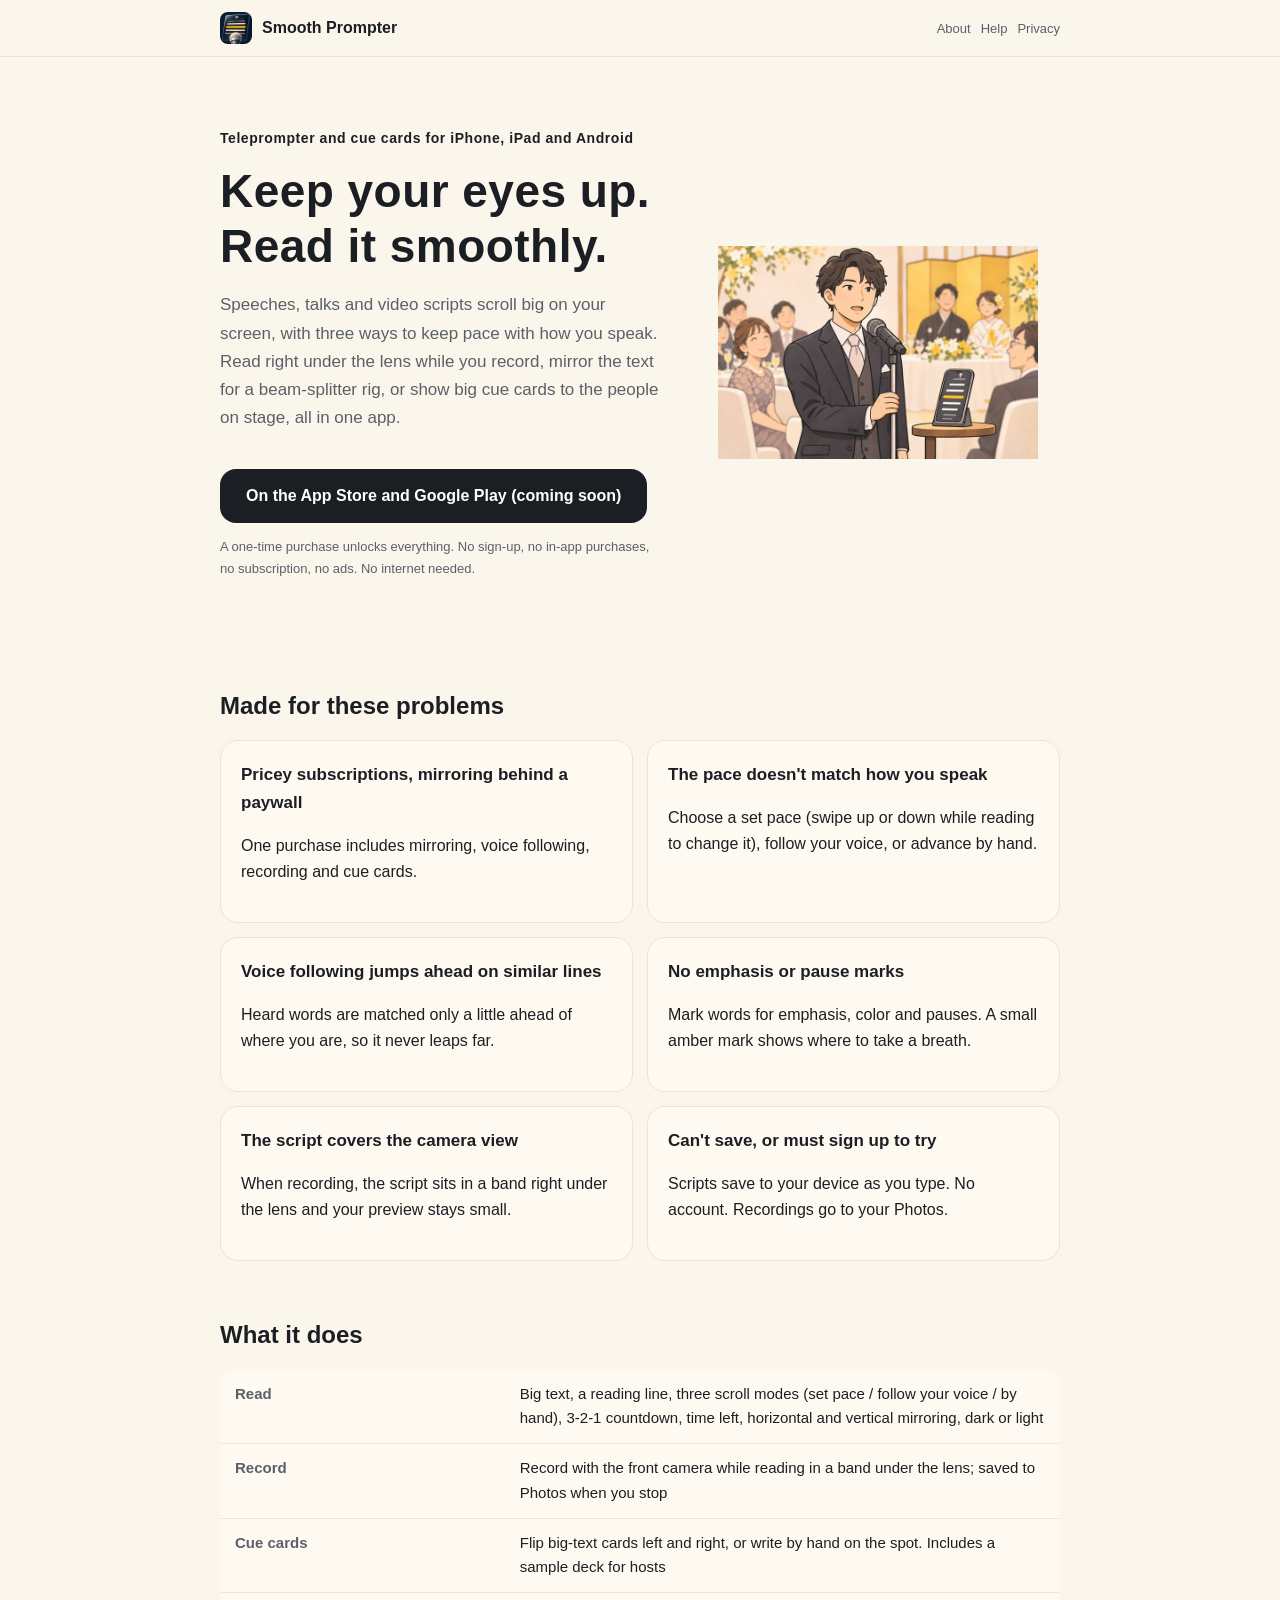
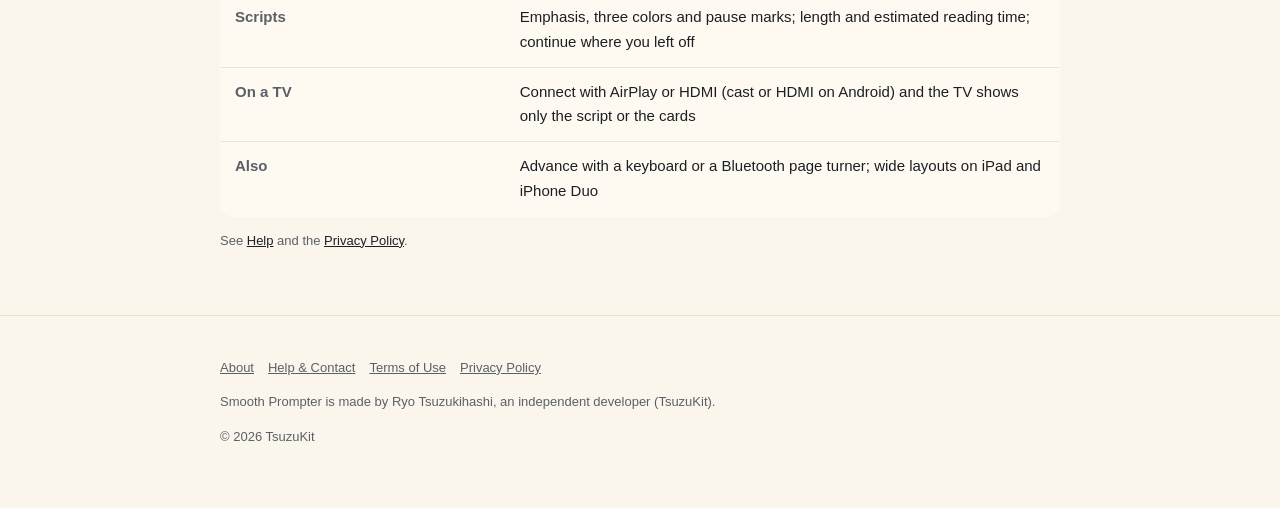
==== index.html @ 14851911 "すらすらカンペのサイトを公開" ====
<!DOCTYPE html>
<html lang="ja" data-title-ja="すらすらカンペ｜プロンプター・カンペアプリ（原稿・台本・スピーチ・動画撮影）" data-title-en="Smooth Prompter | Teleprompter and cue cards for speeches and video">
<head>
<meta charset="UTF-8">
<meta name="viewport" content="width=device-width, initial-scale=1">
<script>(function(){var l=navigator.languages&&navigator.languages.length?navigator.languages:[navigator.language||"ja"],p="en";for(var i=0;i<l.length;i++){var c=String(l[i]).toLowerCase();if(c.indexOf("ja")===0){p="ja";break}if(c.indexOf("en")===0){p="en";break}}var d=document.documentElement;d.lang=p;var t=d.getAttribute("data-title-"+p);if(t){document.title=t}})();</script>
<title>すらすらカンペ｜プロンプター・カンペアプリ（原稿・台本・スピーチ・動画撮影）</title>
<meta name="description" content="原稿をすらすら読めるプロンプターと、大きく見せるカンペ。一定の速さ・声に合わせる・手で送るの3つの流し方、撮りながら読む、鏡の台の反転。買い切り・登録なし・広告なし。 / A teleprompter and cue cards in one app: scroll at a set pace, follow your voice, or advance by hand. Read while you record, mirror for beam-splitter rigs. One-time purchase, no sign-up, no ads.">
<meta property="og:title" content="すらすらカンペ｜プロンプター・カンペアプリ（原稿・台本・スピーチ・動画撮影）">
<meta property="og:description" content="原稿をすらすら読めるプロンプターと、大きく見せるカンペ。一定の速さ・声に合わせる・手で送るの3つの流し方、撮りながら読む、鏡の台の反転。買い切り・登録なし・広告なし。">
<meta property="og:type" content="website">
<meta property="og:url" content="https://surasura.tsuzukit.com/">
<meta property="og:image" content="https://surasura.tsuzukit.com/assets/og.jpg">
<link rel="icon" href="assets/icon.png">
<link rel="apple-touch-icon" href="assets/icon.png">
<link rel="stylesheet" href="style.css">
</head>
<body>
<div data-l="ja" lang="ja">
<header class="site"><div class="wrap">
<a class="brand" href="./"><img src="assets/icon.png" alt="" width="32" height="32">すらすらカンペ</a>
<nav class="site"><a href="./">紹介</a><a href="support.html">使い方</a><a href="privacy.html">プライバシー</a></nav>
</div></header>
<main class="wrap">
<section class="hero">
<div>
<p class="eyebrow">iPhone・iPad・Android のプロンプターとカンペ</p>
<h1>目線を上げたまま、<br>すらすら読める。</h1>
<p class="lead">スピーチの原稿も、動画の台本も、画面の上に大きく流して読めます。話す速さに合わせる流し方を3つ用意しました。撮りながらレンズのすぐ下で読む、鏡の台のために字を反転する、出演者に大きなカンペを見せる、まで1つのアプリで。</p>
<a class="cta" href="#store" id="store">App Store・Google Play で配信予定</a>
<p class="note">買い切りで全部の機能が使えます。登録・アプリ内課金・サブスクリプション・広告はありません。通信もしません。</p>
</div>
<img src="assets/hero.jpg" alt="結婚式の披露宴で、マイクの前に立った男性が、台に置いたスマートフォンに流れる原稿を見ながらスピーチをしている" width="360">
</section>

<h2>こんな困りごとのために</h2>
<div class="grid two">
<div class="card"><h3>サブスクが高い・反転が課金</h3><p>買い切りで、反転・声に合わせる・撮りながら読む・カンペまで全部入りです。</p></div>
<div class="card"><h3>流れる速さが話す速さと合わない</h3><p>一定の速さ（読みながら上下になぞって変える）・声に合わせる・手で送る、の3つから選べます。</p></div>
<div class="card"><h3>声に合わせると、似た文で先へ飛ぶ</h3><p>聞き取った言葉を、いまの位置の少し先までの中だけで探します。遠くへは飛びません。</p></div>
<div class="card"><h3>強調や間の印が付けられない</h3><p>原稿に［強調］［色］［間］の印。読むときは、ひと呼吸の所に山吹色の印が出ます。</p></div>
<div class="card"><h3>撮るとき、原稿が画面を覆う</h3><p>原稿はレンズのすぐ下の帯に。自分の映りは小さく。目線がカメラから外れにくくなります。</p></div>
<div class="card"><h3>保存できない・登録しないと試せない</h3><p>原稿は書いた瞬間に端末へ保存。登録はありません。撮った動画は写真に保存します。</p></div>
</div>

<h2>できること</h2>
<table>
<tr><th>読む</th><td>大きな字・読む位置の線・3つの流し方（一定の速さ／声に合わせる／手で送る）・3・2・1・残り時間・左右と上下の反転・暗い地と明るい地</td></tr>
<tr><th>撮る</th><td>前のカメラで撮りながら、レンズの下の帯で原稿を読む。止めたら写真に保存</td></tr>
<tr><th>カンペ</th><td>大きな字のカードを左右にめくる・その場で手で書く。見本の「司会のカンペ」入り</td></tr>
<tr><th>原稿</th><td>強調・色3つ・間の印。字数と「読むと約〇分」の目安。最後に読んだ所から続きを読む</td></tr>
<tr><th>テレビ</th><td>AirPlay や HDMI（Android はキャストや HDMI）でつなぐと、テレビには原稿やカードだけを映す</td></tr>
<tr><th>そのほか</th><td>キーボードと Bluetooth のページめくりで送る・iPad と iPhone Duo の広い画面</td></tr>
</table>
<p class="note"><a href="support.html">使い方</a>・<a href="privacy.html">プライバシーポリシー</a>もご覧ください。</p>
</main>
<footer class="site"><div class="wrap">
<p><a href="./">紹介</a><a href="support.html">使い方とお問い合わせ</a><a href="terms.html">利用規約</a><a href="privacy.html">プライバシーポリシー</a></p>
<p>すらすらカンペは、個人開発者の續橋涼（TsuzuKit）が作っているアプリです。</p>
<p>© 2026 TsuzuKit</p>
</div></footer>
</div>
<div data-l="en" lang="en">
<header class="site"><div class="wrap">
<a class="brand" href="./"><img src="assets/icon.png" alt="" width="32" height="32">Smooth Prompter</a>
<nav class="site"><a href="./">About</a><a href="support.html">Help</a><a href="privacy.html">Privacy</a></nav>
</div></header>
<main class="wrap">
<section class="hero">
<div>
<p class="eyebrow">Teleprompter and cue cards for iPhone, iPad and Android</p>
<h1>Keep your eyes up.<br>Read it smoothly.</h1>
<p class="lead">Speeches, talks and video scripts scroll big on your screen, with three ways to keep pace with how you speak. Read right under the lens while you record, mirror the text for a beam-splitter rig, or show big cue cards to the people on stage, all in one app.</p>
<a class="cta" href="#store" id="store">On the App Store and Google Play (coming soon)</a>
<p class="note">A one-time purchase unlocks everything. No sign-up, no in-app purchases, no subscription, no ads. No internet needed.</p>
</div>
<img src="assets/hero.jpg" alt="At a wedding reception, a man at the microphone gives a speech while reading a script that scrolls on a phone on a small stand" width="360">
</section>

<h2>Made for these problems</h2>
<div class="grid two">
<div class="card"><h3>Pricey subscriptions, mirroring behind a paywall</h3><p>One purchase includes mirroring, voice following, recording and cue cards.</p></div>
<div class="card"><h3>The pace doesn't match how you speak</h3><p>Choose a set pace (swipe up or down while reading to change it), follow your voice, or advance by hand.</p></div>
<div class="card"><h3>Voice following jumps ahead on similar lines</h3><p>Heard words are matched only a little ahead of where you are, so it never leaps far.</p></div>
<div class="card"><h3>No emphasis or pause marks</h3><p>Mark words for emphasis, color and pauses. A small amber mark shows where to take a breath.</p></div>
<div class="card"><h3>The script covers the camera view</h3><p>When recording, the script sits in a band right under the lens and your preview stays small.</p></div>
<div class="card"><h3>Can't save, or must sign up to try</h3><p>Scripts save to your device as you type. No account. Recordings go to your Photos.</p></div>
</div>

<h2>What it does</h2>
<table>
<tr><th>Read</th><td>Big text, a reading line, three scroll modes (set pace / follow your voice / by hand), 3-2-1 countdown, time left, horizontal and vertical mirroring, dark or light</td></tr>
<tr><th>Record</th><td>Record with the front camera while reading in a band under the lens; saved to Photos when you stop</td></tr>
<tr><th>Cue cards</th><td>Flip big-text cards left and right, or write by hand on the spot. Includes a sample deck for hosts</td></tr>
<tr><th>Scripts</th><td>Emphasis, three colors and pause marks; length and estimated reading time; continue where you left off</td></tr>
<tr><th>On a TV</th><td>Connect with AirPlay or HDMI (cast or HDMI on Android) and the TV shows only the script or the cards</td></tr>
<tr><th>Also</th><td>Advance with a keyboard or a Bluetooth page turner; wide layouts on iPad and iPhone Duo</td></tr>
</table>
<p class="note">See <a href="support.html">Help</a> and the <a href="privacy.html">Privacy Policy</a>.</p>
</main>
<footer class="site"><div class="wrap">
<p><a href="./">About</a><a href="support.html">Help & Contact</a><a href="terms.html">Terms of Use</a><a href="privacy.html">Privacy Policy</a></p>
<p>Smooth Prompter is made by Ryo Tsuzukihashi, an independent developer (TsuzuKit).</p>
<p>© 2026 TsuzuKit</p>
</div></footer>
</div>
</body>
</html>
---- style.css ----
/* すらすらカンペ — 生成りの地・炭の文字・山吹の読む位置の線（アプリの Theme と同じ。山吹は印だけ。押すものは炭） */
:root {
  --paper: #fbf6ec; --card: #fffaf1; --ink: #1b1f24; --sub: #5b6068; --line: #ece3d2;
  --vermilion: #1b1f24; --vermilion-soft: #fdf0c4; --navy: #1b1f24; --correct: #8a6a00;
}
@media (prefers-color-scheme: dark) {
  :root { --paper: #111418; --card: #1a1e24; --ink: #fbf6ec; --sub: #b4b8bf; --line: #2b3038;
    --vermilion: #f2b705; --vermilion-soft: #3a3010; --navy: #fbf6ec; --correct: #f2b705; }
}
* { box-sizing: border-box; }
html { -webkit-text-size-adjust: 100%; }
body { margin: 0; background: var(--paper); color: var(--ink); line-height: 1.8;
  font-family: -apple-system, BlinkMacSystemFont, "Hiragino Sans", "Hiragino Kaku Gothic ProN", "Noto Sans JP", sans-serif; }
a { color: var(--navy); }
.wrap { max-width: 880px; margin: 0 auto; padding: 0 20px; }
header.site { border-bottom: 1px solid var(--line); background: var(--paper); position: sticky; top: 0; z-index: 5; }
header.site .wrap { display: flex; align-items: center; gap: 16px; min-height: 56px; }
.brand { display: flex; align-items: center; gap: 10px; font-weight: 800; text-decoration: none; color: var(--ink); margin-right: auto; }
.brand img { width: 32px; height: 32px; border-radius: 8px; }
nav.site a { font-size: 14px; text-decoration: none; color: var(--sub); margin-left: 14px; white-space: nowrap; }
nav.site a:hover { color: var(--ink); }
.hero { padding: 56px 0 40px; display: grid; gap: 32px; align-items: center; }
@media (min-width: 760px) { .hero { grid-template-columns: 1.1fr 0.9fr; } }
.eyebrow { color: var(--vermilion); font-weight: 700; font-size: 14px; letter-spacing: 0.04em; }
h1 { font-size: clamp(30px, 6vw, 46px); line-height: 1.35; margin: 8px 0 16px; letter-spacing: 0.01em; }
h2 { font-size: 24px; margin: 56px 0 16px; line-height: 1.5; }
h3 { font-size: 17px; margin: 0 0 6px; }
.lead { font-size: 17px; color: var(--sub); }
.cta { display: inline-block; margin-top: 20px; background: var(--vermilion); color: #ffffff; font-weight: 700; text-decoration: none;
  padding: 14px 26px; border-radius: 16px; }
.note { font-size: 13px; color: var(--sub); }
.hero img { width: 100%; max-width: 320px; height: auto; justify-self: center; }
.grid { display: grid; gap: 14px; }
@media (min-width: 700px) { .grid.two { grid-template-columns: 1fr 1fr; } .grid.three { grid-template-columns: repeat(3, 1fr); } }
.card { background: var(--card); border: 1px solid var(--line); border-radius: 18px; padding: 20px; }
.card.em { background: var(--vermilion-soft); border-color: transparent; }
.steps { counter-reset: step; }
.steps .card { position: relative; padding-left: 62px; }
.steps .card::before { counter-increment: step; content: counter(step); position: absolute; left: 18px; top: 18px; width: 32px; height: 32px;
  border-radius: 50%; border: 2.5px solid var(--vermilion); color: var(--vermilion); font-weight: 800; display: grid; place-items: center; }
table { width: 100%; border-collapse: collapse; background: var(--card); border: 1px solid var(--line); border-radius: 14px; overflow: hidden; }
th, td { text-align: left; padding: 12px 14px; border-bottom: 1px solid var(--line); vertical-align: top; font-size: 15px; }
th { width: 34%; color: var(--sub); font-weight: 600; }
tr:last-child th, tr:last-child td { border-bottom: none; }
.doc { padding: 40px 0 24px; }
.doc h1 { font-size: 30px; }
.doc h2 { font-size: 19px; margin: 36px 0 10px; }
.doc .meta { color: var(--sub); font-size: 14px; }
.doc .summary { background: var(--vermilion-soft); border-radius: 16px; padding: 18px 20px; margin: 20px 0; }
details { background: var(--card); border: 1px solid var(--line); border-radius: 14px; padding: 14px 18px; }
details + details { margin-top: 10px; }
summary { font-weight: 700; cursor: pointer; }
footer.site { border-top: 1px solid var(--line); margin-top: 64px; padding: 28px 0 48px; color: var(--sub); font-size: 13px; }
footer.site a { color: var(--sub); margin-right: 14px; }
.qid { font-family: ui-monospace, SFMono-Regular, Menlo, monospace; background: var(--card); border: 1px solid var(--line);
  border-radius: 8px; padding: 2px 8px; }
/* 端末の言語に合うほうだけ見せる（build.py が両方を1ページに入れる） */
html[lang="ja"] [data-l="en"], html[lang="en"] [data-l="ja"] { display: none; }
[lang="en"] { line-height: 1.65; }
[lang="en"] h1 { line-height: 1.2; }
[lang="en"] nav.site a { font-size: 13px; margin-left: 10px; }
@media (max-width: 480px) { nav.site a { font-size: 12px; margin-left: 8px; } header.site .wrap { gap: 4px; } .brand { gap: 7px; font-size: 15px; } }
.brand { white-space: nowrap; flex-shrink: 0; }
/* 幅の狭い画面では、上の帯の「紹介」を出さない（左のアプリ名が同じ行き先） */
@media (max-width: 480px) { nav.site a:first-child { display: none; } }
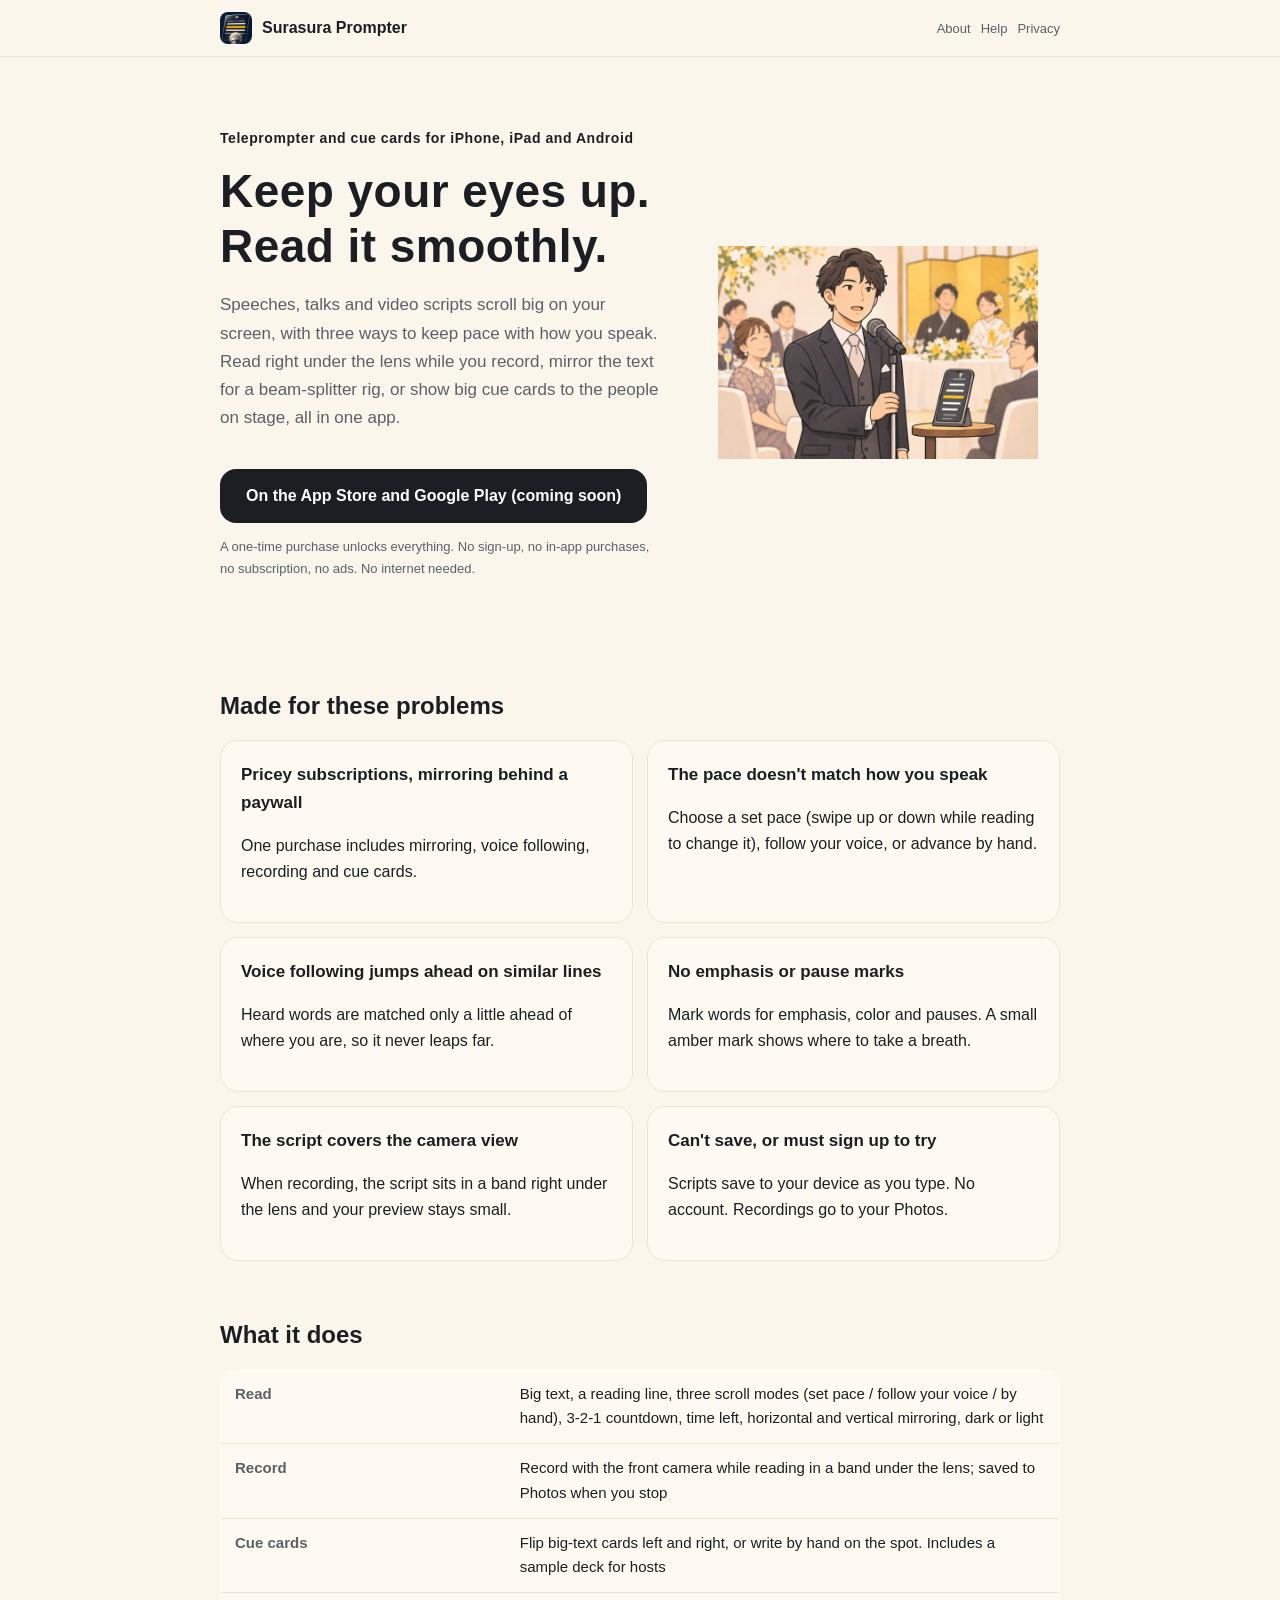
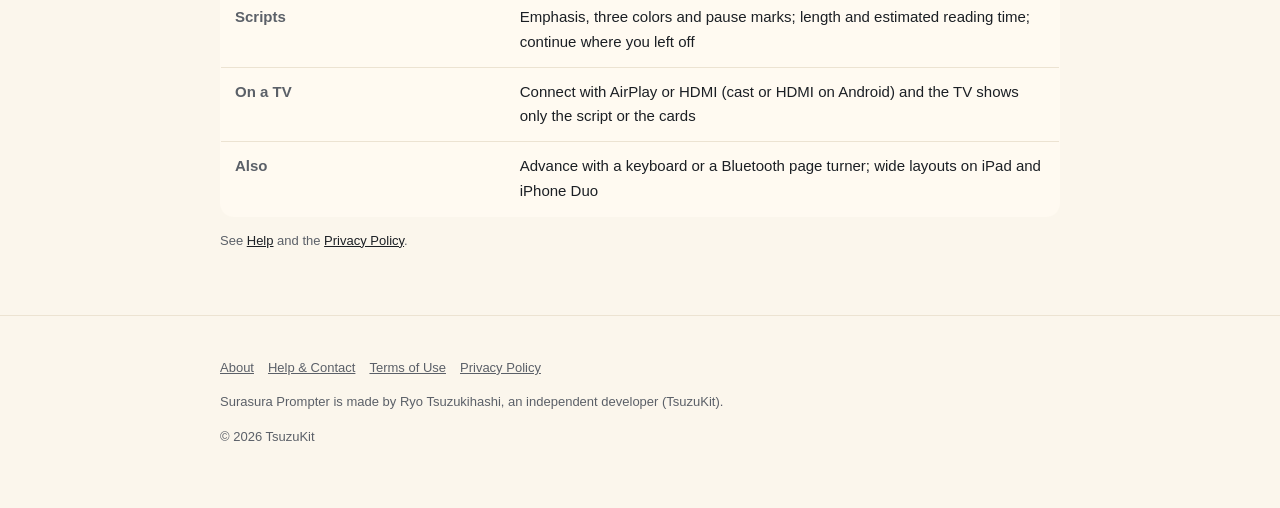
==== commit 08b52f54: "英語の名前を Surasura Prompter に" ====
--- a/index.html
+++ b/index.html
@@ -1,5 +1,5 @@
 <!DOCTYPE html>
-<html lang="ja" data-title-ja="すらすらカンペ｜プロンプター・カンペアプリ（原稿・台本・スピーチ・動画撮影）" data-title-en="Smooth Prompter | Teleprompter and cue cards for speeches and video">
+<html lang="ja" data-title-ja="すらすらカンペ｜プロンプター・カンペアプリ（原稿・台本・スピーチ・動画撮影）" data-title-en="Surasura Prompter | Teleprompter and cue cards for speeches and video">
 <head>
 <meta charset="UTF-8">
 <meta name="viewport" content="width=device-width, initial-scale=1">
@@ -62,7 +62,7 @@
 </div>
 <div data-l="en" lang="en">
 <header class="site"><div class="wrap">
-<a class="brand" href="./"><img src="assets/icon.png" alt="" width="32" height="32">Smooth Prompter</a>
+<a class="brand" href="./"><img src="assets/icon.png" alt="" width="32" height="32">Surasura Prompter</a>
 <nav class="site"><a href="./">About</a><a href="support.html">Help</a><a href="privacy.html">Privacy</a></nav>
 </div></header>
 <main class="wrap">
@@ -100,7 +100,7 @@
 </main>
 <footer class="site"><div class="wrap">
 <p><a href="./">About</a><a href="support.html">Help & Contact</a><a href="terms.html">Terms of Use</a><a href="privacy.html">Privacy Policy</a></p>
-<p>Smooth Prompter is made by Ryo Tsuzukihashi, an independent developer (TsuzuKit).</p>
+<p>Surasura Prompter is made by Ryo Tsuzukihashi, an independent developer (TsuzuKit).</p>
 <p>© 2026 TsuzuKit</p>
 </div></footer>
 </div>
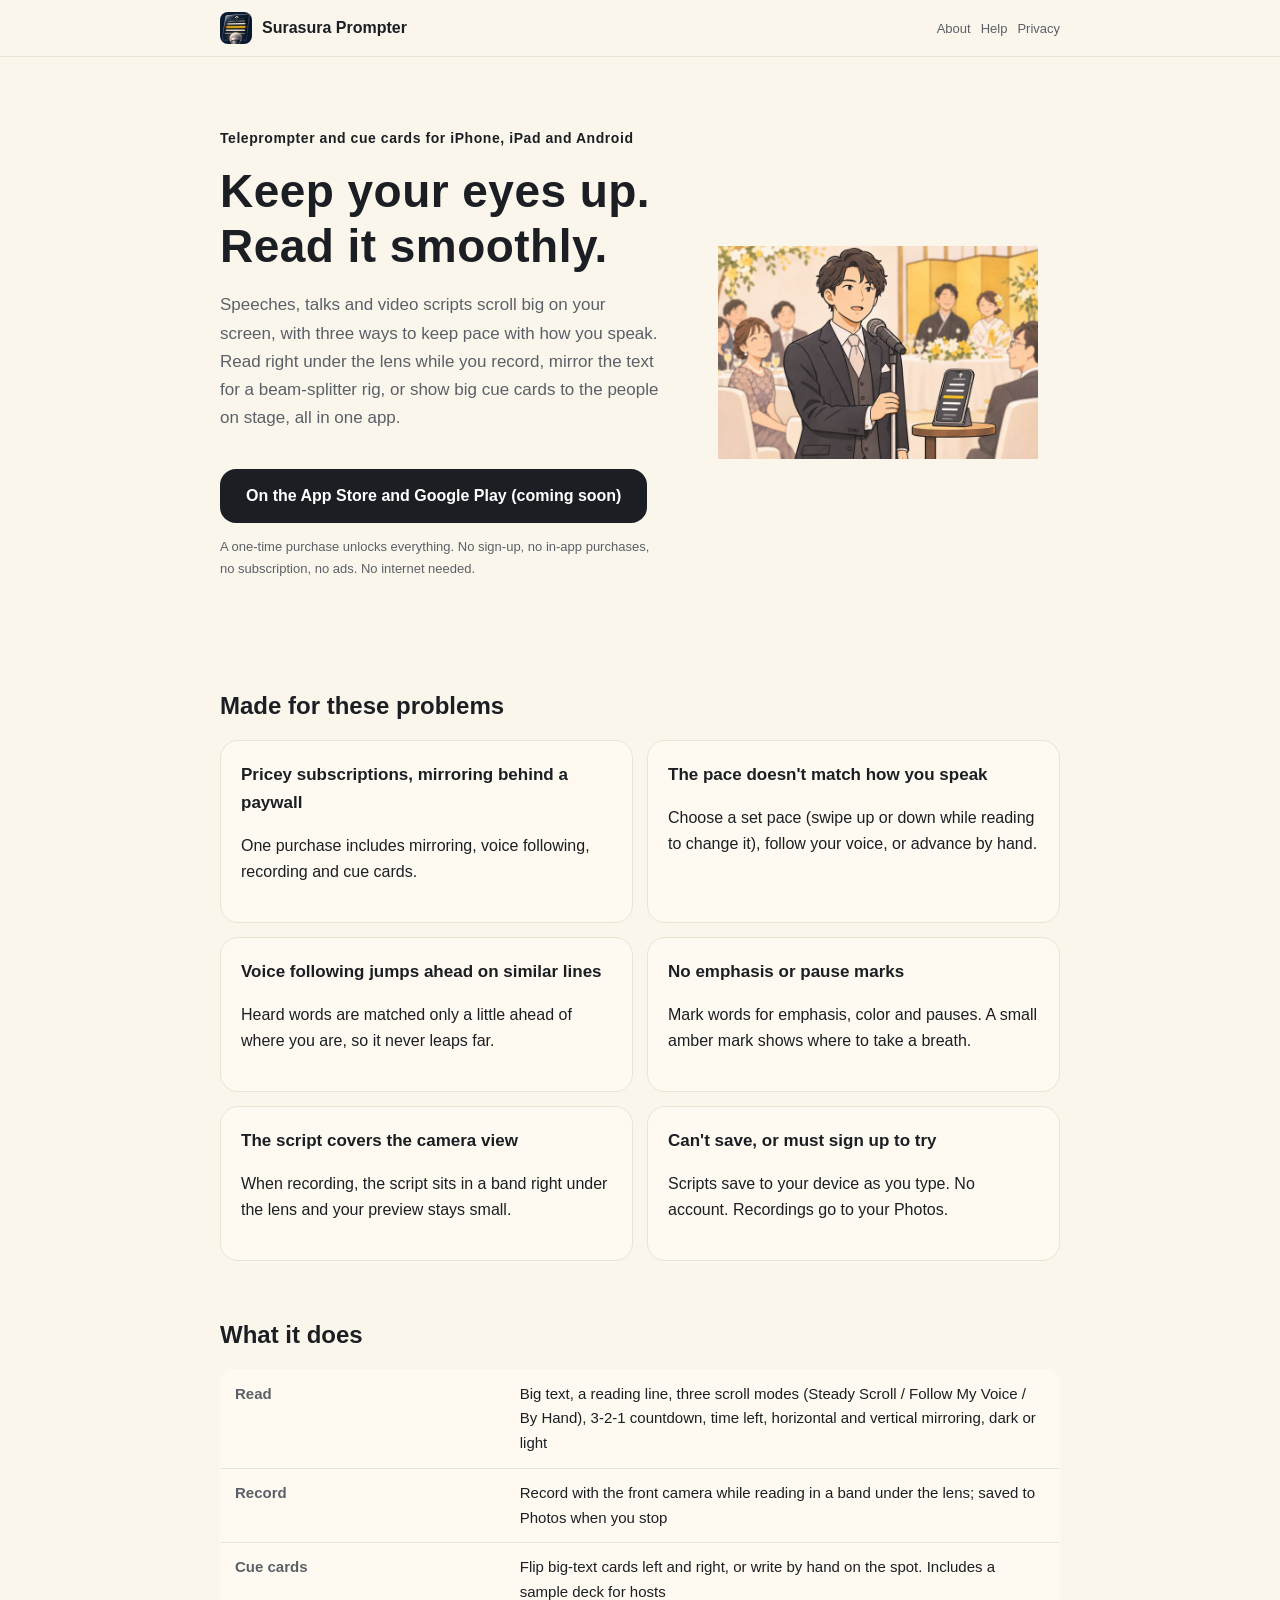
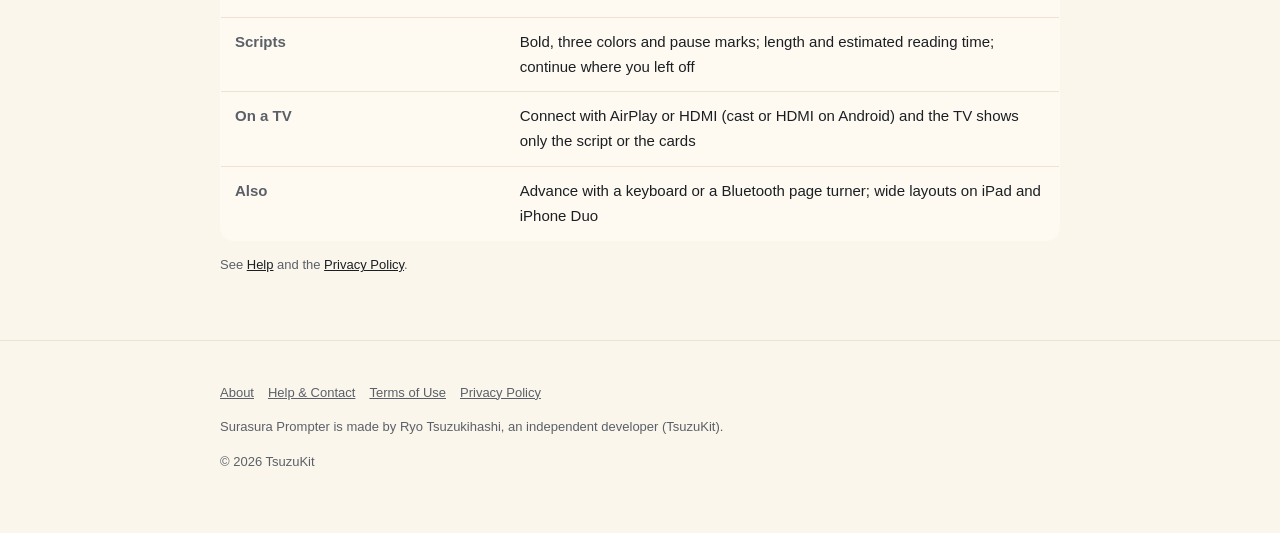
==== commit cd431cfe: "英語の語を画面に合わせた（Steady Scroll・Follow My Voice・By Hand・Bold）" ====
--- a/index.html
+++ b/index.html
@@ -89,10 +89,10 @@
 
 <h2>What it does</h2>
 <table>
-<tr><th>Read</th><td>Big text, a reading line, three scroll modes (set pace / follow your voice / by hand), 3-2-1 countdown, time left, horizontal and vertical mirroring, dark or light</td></tr>
+<tr><th>Read</th><td>Big text, a reading line, three scroll modes (Steady Scroll / Follow My Voice / By Hand), 3-2-1 countdown, time left, horizontal and vertical mirroring, dark or light</td></tr>
 <tr><th>Record</th><td>Record with the front camera while reading in a band under the lens; saved to Photos when you stop</td></tr>
 <tr><th>Cue cards</th><td>Flip big-text cards left and right, or write by hand on the spot. Includes a sample deck for hosts</td></tr>
-<tr><th>Scripts</th><td>Emphasis, three colors and pause marks; length and estimated reading time; continue where you left off</td></tr>
+<tr><th>Scripts</th><td>Bold, three colors and pause marks; length and estimated reading time; continue where you left off</td></tr>
 <tr><th>On a TV</th><td>Connect with AirPlay or HDMI (cast or HDMI on Android) and the TV shows only the script or the cards</td></tr>
 <tr><th>Also</th><td>Advance with a keyboard or a Bluetooth page turner; wide layouts on iPad and iPhone Duo</td></tr>
 </table>
